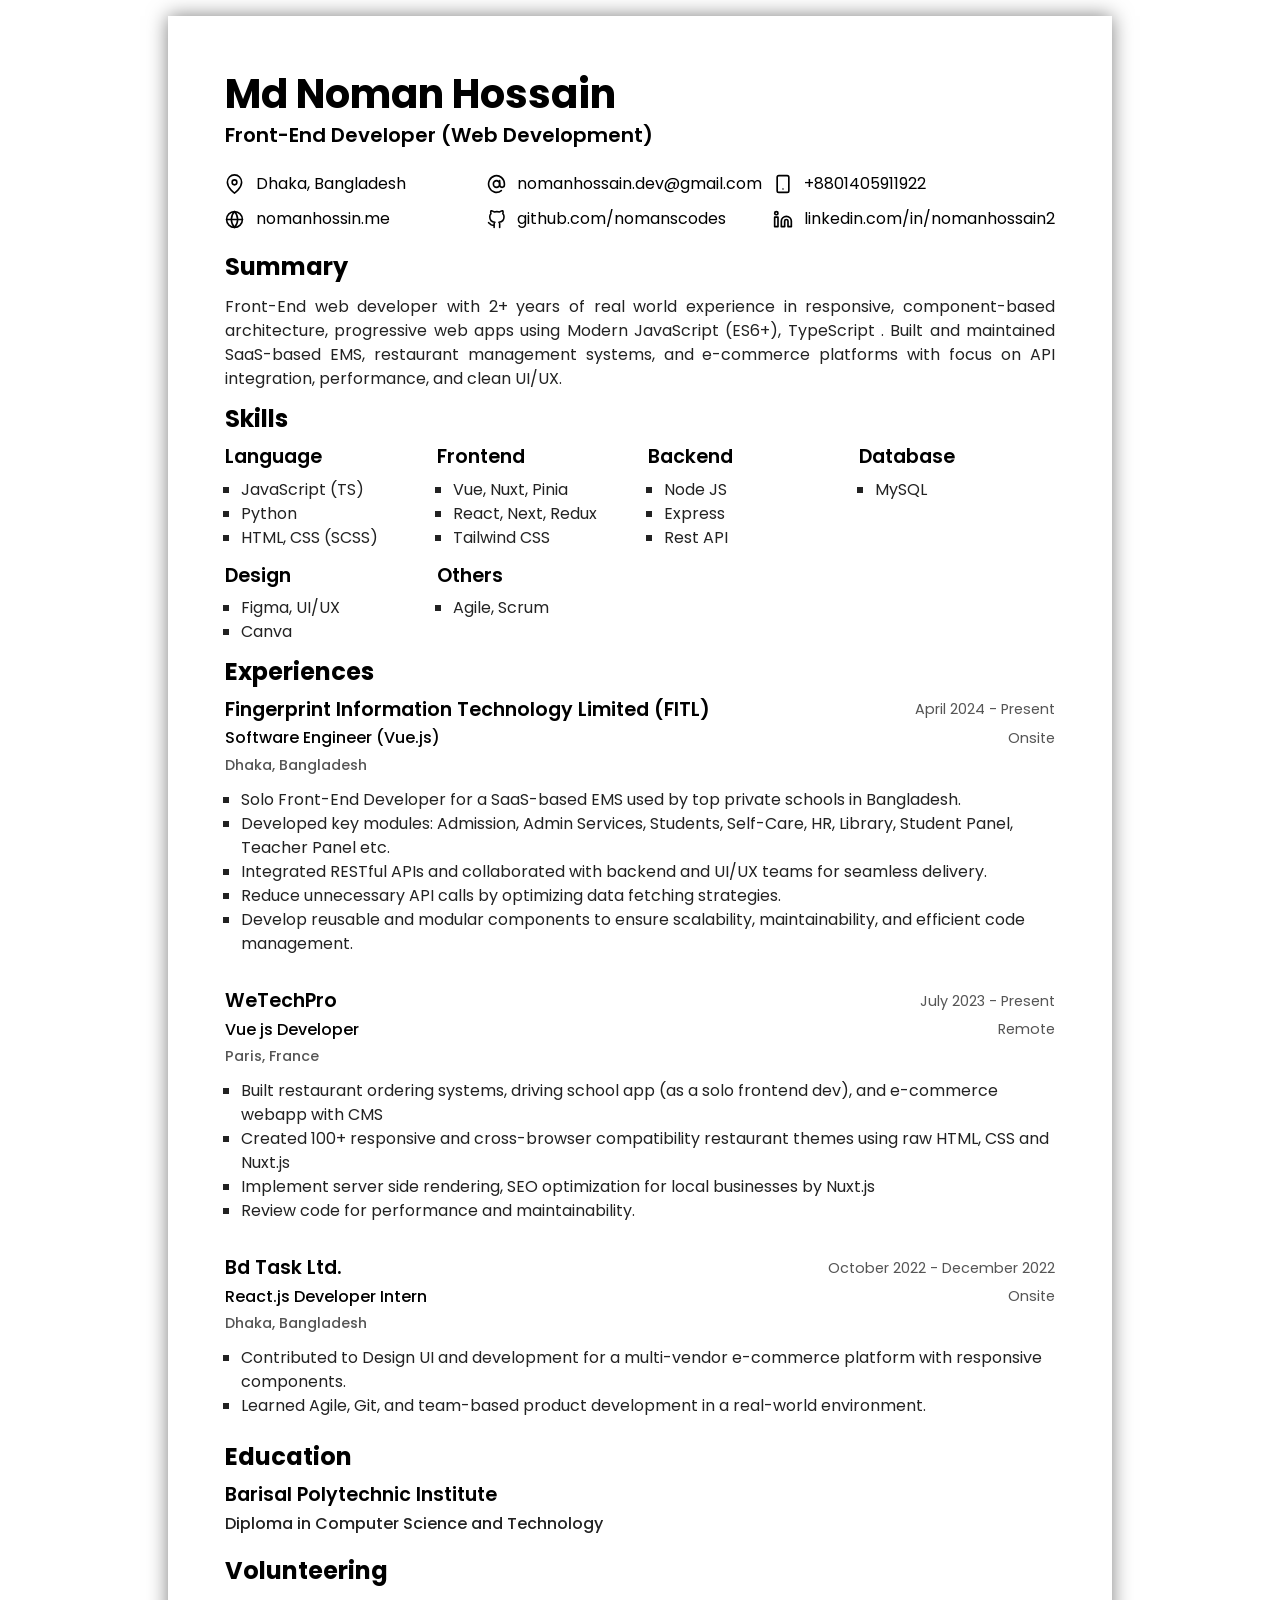
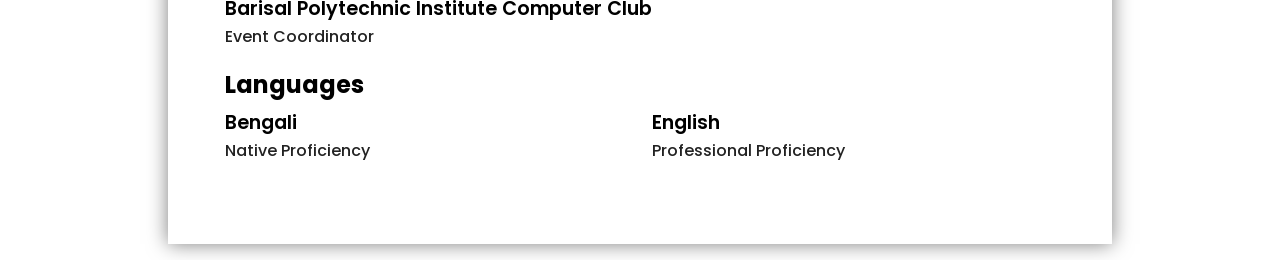
==== index.html @ b45784ce "initial commit" ====
<!DOCTYPE html>
<html lang="en">
  <head>
    <meta charset="UTF-8" />
    <meta name="viewport" content="width=device-width, initial-scale=1.0" />
    <title>Md Noman Hossain- Software Engineer</title>
    <link rel="stylesheet" href="index.css" />
    <!-- Poppins font -->
    <link rel="preconnect" href="https://fonts.gstatic.com" />
    <link href="https://fonts.googleapis.com/css2?family=Poppins:wght@500;600;700&display=swap" rel="stylesheet" />
    <script>
      document.designMode = "on"
    </script>
  </head>

  <body>
    <article class="noman">
      <div class="page-number"></div>
      <header class="noman__header">
        <div class="noman__header__content">
          <h1>Md Noman Hossain</h1>
          <h2>Front-End Developer (Web Development)</h2>

          <div class="noman__header__content__grid">
            <!-- location -->
            <a
              href="https://maps.app.goo.gl/c9j6sFcYBBuZz2g88"
              target="_blank"
              class="noman__header__content__grid__item">
              <div class="noman__header__content__grid__item__icon">
                <img src="./imgs/map-pin.svg" alt="Location" />
              </div>
              <div class="noman__header__content__grid__item__text">
                <p>Dhaka, Bangladesh</p>
              </div>
            </a>

            <!-- email -->
            <a href="mailto:nomanhossain.dev@gmail.com" class="noman__header__content__grid__item">
              <div class="noman__header__content__grid__item__icon">
                <img src="./imgs/at-sign.svg" alt="Email" />
              </div>
              <div class="noman__header__content__grid__item__text">
                <p>nomanhossain.dev@gmail.com</p>
              </div>
            </a>

            <!-- phone -->
            <a href="tel:+8801405911922" class="noman__header__content__grid__item">
              <div class="noman__header__content__grid__item__icon">
                <img src="./imgs/smartphone.svg" alt="Phone" />
              </div>
              <div class="noman__header__content__grid__item__text">
                <p>+8801405911922</p>
              </div>
            </a>

            <!-- website -->
            <a href="https://nomanhossin.me" target="_blank" class="noman__header__content__grid__item">
              <div class="noman__header__content__grid__item__icon">
                <img src="./imgs/globe.svg" alt="Website" />
              </div>
              <div class="noman__header__content__grid__item__text">
                <p>nomanhossin.me</p>
              </div>
            </a>

            <!-- github -->
            <a href="https://github.com/nomanscodes" target="_blank" class="noman__header__content__grid__item">
              <div class="noman__header__content__grid__item__icon">
                <img src="./imgs/github.svg" alt="GitHub" />
              </div>
              <div class="noman__header__content__grid__item__text">
                <p>github.com/nomanscodes</p>
              </div>
            </a>

            <!-- linkedin -->
            <a
              href="https://www.linkedin.com/in/nomanhossain2/"
              target="_blank"
              class="noman__header__content__grid__item">
              <div class="noman__header__content__grid__item__icon">
                <img src="./imgs/linkedin.svg" alt="LinkedIn" />
              </div>
              <div class="noman__header__content__grid__item__text">
                <p>linkedin.com/in/nomanhossain2</p>
              </div>
            </a>
          </div>
        </div>
      </header>

      <section class="noman__about">
        <h2>Summary</h2>
        <p class="justify">
          Front-End web developer with 2+ years of real world experience in responsive, component-based architecture,
          progressive web apps using Modern JavaScript (ES6+), TypeScript . Built and maintained SaaS-based EMS,
          restaurant management systems, and e-commerce platforms with focus on API integration, performance, and clean
          UI/UX.
        </p>
      </section>

      <section class="noman__skills">
        <h2>Skills</h2>
        <div class="noman__skills__grid">
          <div class="noman__skills__grid__item">
            <h3>Language</h3>
            <ul>
              <li class="justify">JavaScript (TS)</li>
              <li class="justify">Python</li>
              <li class="justify">HTML, CSS (SCSS)</li>
            </ul>
          </div>

          <div class="noman__skills__grid__item">
            <h3>Frontend</h3>
            <ul>
              <li class="justify">Vue, Nuxt, Pinia</li>
              <li class="justify">React, Next, Redux</li>
              <li class="justify">Tailwind CSS</li>
            </ul>
          </div>

          <div class="noman__skills__grid__item">
            <h3>Backend</h3>
            <ul>
              <li class="justify">Node JS</li>
              <li class="justify">Express</li>
              <li class="justify">Rest API</li>
            </ul>
          </div>

          <div class="noman__skills__grid__item">
            <h3>Database</h3>
            <ul>
              <li class="justify">MySQL</li>
            </ul>
          </div>

          <div class="noman__skills__grid__item">
            <h3>Design</h3>
            <ul>
              <li class="justify">Figma, UI/UX</li>
              <li class="justify">Canva</li>
            </ul>
          </div>

          <div class="noman__skills__grid__item">
            <h3>Others</h3>
            <ul>
              <li class="justify">Agile, Scrum</li>
            </ul>
          </div>
        </div>
      </section>

      <section class="noman__experiences">
        <h2>Experiences</h2>
        <div class="noman__experiences__grid">
          <div class="noman__experiences__grid__item">
            <h3>Fingerprint Information Technology Limited (FITL)<span>April 2024 - Present</span></h3>
            <h4>Software Engineer (Vue.js) <span>Onsite</span></h4>
            <h5>Dhaka, Bangladesh</h5>
            <ul>
              <li class="justify">
                Solo Front-End Developer for a SaaS-based EMS used by top private schools in Bangladesh.
              </li>
              <li>
                Developed key modules: Admission, Admin Services, Students, Self-Care, HR, Library, Student Panel, Teacher Panel etc.
              </li>
              <li>Integrated RESTful APIs and collaborated with backend and UI/UX teams for seamless delivery.</li>
              <li>Reduce unnecessary API calls by optimizing data fetching strategies.</li>
              <li>
                Develop reusable and modular components to ensure scalability, maintainability, and efficient code management.
              </li>
            </ul>
          </div>
          <div class="noman__experiences__grid__item">
            <h3>WeTechPro <span>July 2023 - Present</span></h3>
            <h4>Vue js Developer <span>Remote</span></h4>
            <h5>Paris, France</h5>
            <ul>
              <li class="justify">
                Built restaurant ordering systems, driving school app (as a solo frontend dev), and e-commerce webapp with CMS
              </li>
              <li class="justify">
                Created 100+ responsive and cross-browser compatibility restaurant themes using raw HTML, CSS and Nuxt.js
              </li>
              <li>Implement server side rendering, SEO optimization for local businesses by Nuxt.js</li>
              <li>Review code for performance and maintainability.</li>
            </ul>
          </div>
          <div class="noman__experiences__grid__item">
            <h3>Bd Task Ltd. <span>October 2022 - December 2022</span></h3>
            <h4>React.js Developer Intern <span>Onsite</span></h4>
            <h5>Dhaka, Bangladesh</h5>
            <ul>
              <li class="justify">
                Contributed to Design UI and development for a multi-vendor e-commerce platform with responsive components.
              </li>
              <li>Learned Agile, Git, and team-based product development in a real-world environment.</li>
            </ul>
          </div>
        </div>
      </section>

      <section class="noman__education">
        <h2>Education</h2>
        <div class="noman__row">
          <div class="noman__col">
            <h3>Barisal Polytechnic Institute</h3>
            <h4>
              Diploma in Computer Science and Technology
            </h4>
          </div>
        </div>
      </section>


      <section class="noman__volunteer">
        <h2>Volunteering</h2>
        <div class="noman__row">
          <div class="noman__col">
            <h3>Barisal Polytechnic Institute Computer Club</h3>
            <h4>
              Event Coordinator
            </h4>
          </div>
        </div>
      </section>


      <section class="noman__language">
        <h2>Languages</h2>
        <div class="noman__row">
          <div class="noman__col">
            <h3>Bengali</h3>
            <h4>Native Proficiency</h4>
          </div>

          <div class="noman__col">
            <h3>English</h3>
            <h4>Professional Proficiency</h4>
          </div>
        </div>
      </section>
    </article>
  </body>
</html>
---- index.css ----
/* Base Reset & Global Styles */
*,
*::before,
*::after {
  box-sizing: border-box;
  margin: 0;
  padding: 0;
}

body {
  font-family: "Poppins", sans-serif;
  font-size: 16px;
  font-weight: normal;
  line-height: 1.5;
  color: #000;
  background-color: #fff;
}

:root {
  --spacing: 1.5rem;
  --spacing-half: 1rem;
  --spacing-quarter: 0.7rem;
  --spacing-small: 0.4rem;
}

a {
  text-decoration: none;
  color: inherit;
  width: -moz-fit-content;
  width: fit-content;
}

h2 {
  font-size: 1.5rem;
  font-weight: 700;
  line-height: 1;
  margin-bottom: var(--spacing-half);
}

h3 {
  font-size: 1.2rem;
  font-weight: 600;
  line-height: 1;
  margin-bottom: var(--spacing-quarter);
}

p {
  line-height: 1.5;
}
p:not(:last-child) {
  margin-bottom: var(--spacing-quarter);
}
p.justify {
  -webkit-hyphens: auto;
          hyphens: auto;
  word-wrap: break-word;
  word-break: break-word;
  overflow-wrap: break-word;
  text-align: justify;
}

section {
  margin-bottom: var(--spacing-half);
}

ul {
  list-style: square outside;
  margin-left: 1rem;
}
ul:not(:last-child) {
  padding-bottom: var(--spacing-quarter);
}
ul li {
  color: #222;
}
ul li a {
  color: #0066ff;
}

/* Resume Layout */
.noman {
  display: block;
  width: 25cm;
  margin: 1rem auto;
  background-color: #fff;
  padding: 0.6in;
  box-shadow: 0 0 0.5cm rgba(0, 0, 0, 0.5);
  /* Header */
  /* About Section */
  /* Skills */
  /* Experiences */
  /* Education, Volunteer, & Language */
  /* Projects */
  /* Row & Column Helpers */
}
@media print {
  .noman {
    box-shadow: none;
    padding: 0.25in;
    padding-top: 0;
  }
  .noman p {
    -moz-column-break-inside: avoid;
         break-inside: avoid;
  }
}
.noman__header {
  display: flex;
  justify-content: space-between;
  align-items: center;
  gap: var(--spacing);
  margin-bottom: var(--spacing);
}
.noman__header__content {
  display: flex;
  flex-direction: column;
  justify-content: center;
}
.noman__header__content h1 {
  font-size: 2.5rem;
  font-weight: 700;
  line-height: 1;
  margin-bottom: var(--spacing-quarter);
}
.noman__header__content h2 {
  font-size: 1.25rem;
  font-weight: 600;
  line-height: 1;
  color: #000;
  margin-bottom: var(--spacing-half);
}
.noman__header__content__grid {
  display: grid;
  grid-template-columns: repeat(3, 1fr);
  grid-template-rows: auto auto;
  gap: var(--spacing-quarter);
  margin-top: var(--spacing-quarter);
}
.noman__header__content__grid__item {
  display: flex;
  align-items: center;
  gap: var(--spacing-quarter);
}
.noman__header__content__grid__item__icon {
  display: flex;
  justify-content: center;
  align-items: center;
  width: 1.2rem;
  height: 1.2rem;
}
.noman__header__content__grid__item__icon img {
  width: 1.2rem;
  height: 1.2rem;
}
.noman__header__content__grid__item__text {
  font-size: 1rem;
  line-height: 1;
}
.noman__about p {
  color: #222;
}
.noman__skills__grid {
  display: grid;
  grid-template-columns: repeat(4, 1fr);
  gap: var(--spacing-half);
  margin-top: var(--spacing-quarter);
}
.noman__experiences__grid {
  display: grid;
  grid-template-columns: 1fr;
  gap: var(--spacing);
  margin-top: var(--spacing-quarter);
}
.noman__experiences__grid__item {
  display: block;
  margin-bottom: var(--spacing-quarter);
}
.noman__experiences__grid__item h3 {
  display: flex;
  justify-content: space-between;
  align-items: center;
  margin-bottom: var(--spacing-quarter);
}
.noman__experiences__grid__item h3 span {
  font-size: 0.9rem;
  color: #555;
  font-weight: 400;
}
.noman__experiences__grid__item h4 {
  display: flex;
  justify-content: space-between;
  align-items: center;
  font-size: 1rem;
  font-weight: 500;
  line-height: 1;
  margin-bottom: var(--spacing-quarter);
}
.noman__experiences__grid__item h4 span {
  font-size: 0.9rem;
  color: #555;
  font-weight: 400;
}
.noman__experiences__grid__item h5 {
  font-size: 0.9rem;
  font-weight: 500;
  line-height: 1;
  color: #555;
  margin-bottom: var(--spacing-half);
}
.noman__experiences__grid__item h6 {
  font-size: 1rem;
  font-weight: 600;
  line-height: 1;
  color: #000;
  margin-bottom: var(--spacing-quarter);
}
.noman__education h3, .noman__volunteer h3, .noman__language h3 {
  display: flex;
  justify-content: space-between;
  align-items: center;
  margin-bottom: var(--spacing-quarter);
}
.noman__education h4, .noman__volunteer h4, .noman__language h4 {
  display: flex;
  justify-content: space-between;
  align-items: center;
  font-size: 1rem;
  font-weight: 500;
  color: #222;
  line-height: 1;
  margin-bottom: var(--spacing-quarter);
}
.noman__education h4 span, .noman__volunteer h4 span, .noman__language h4 span {
  font-size: 0.9rem;
  color: #555;
  font-weight: 400;
}
.noman__projects__item {
  display: block;
  margin-bottom: var(--spacing);
}
.noman__projects__item__title {
  font-size: 1rem;
  font-weight: 500;
  line-height: 1;
  color: #000;
  margin-bottom: var(--spacing-quarter);
}
.noman__projects__item__organization {
  font-size: 0.9rem;
  font-weight: 500;
  line-height: 1;
  color: #555;
  margin-bottom: var(--spacing-quarter);
}
.noman__projects__item__description {
  font-size: 0.9rem;
  font-weight: 400;
  line-height: 1.5;
  color: #222;
  margin-bottom: var(--spacing-quarter);
}
.noman__projects__item a {
  display: inline-block;
  padding: 5px 10px;
  border: 1px solid #0066ff;
  border-radius: 0.25rem;
  font-size: 0.9rem;
  font-weight: 500;
  text-align: center;
  background-color: transparent;
  color: #0066ff;
}
.noman__projects__item a:last-child {
  margin-left: var(--spacing-quarter);
  border-color: #000;
  color: #000;
}
.noman__row {
  display: flex;
  gap: var(--spacing);
}
.noman__col {
  flex: 1;
}/*# sourceMappingURL=index.css.map */
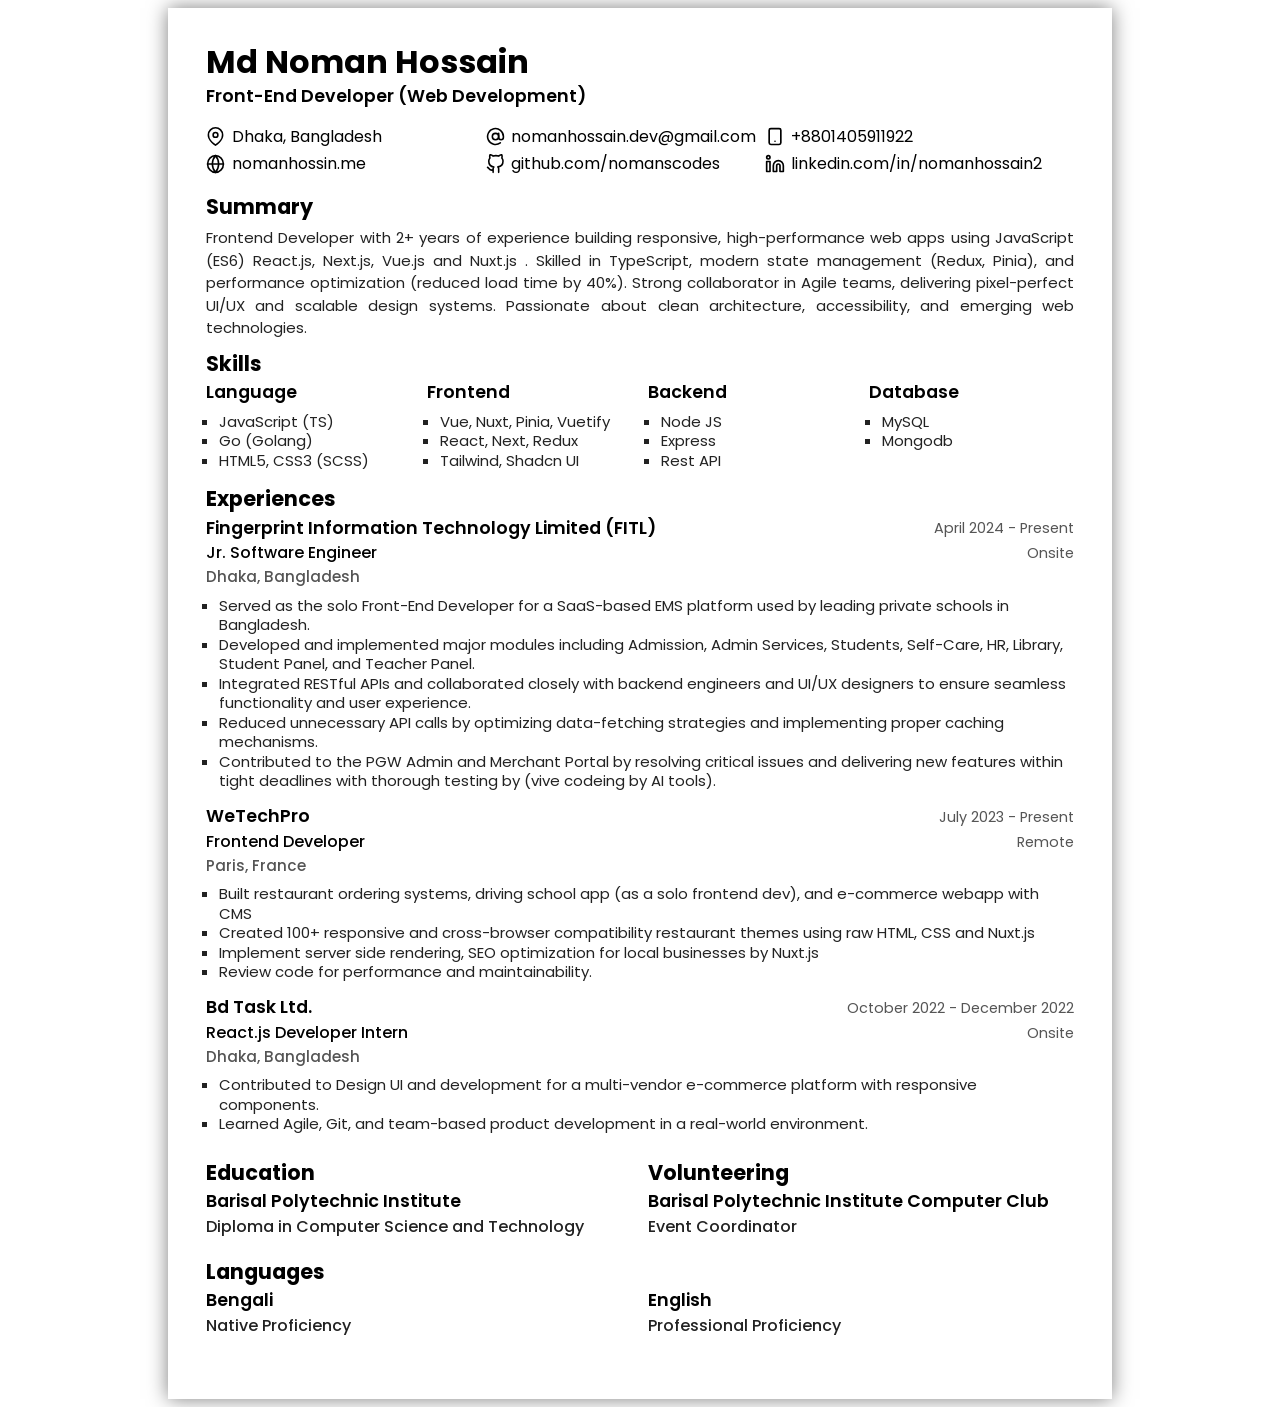
==== commit 1c487e8e: "added frontend resume" ====
--- a/index.html
+++ b/index.html
@@ -1,211 +1,214 @@
 <!DOCTYPE html>
 <html lang="en">
-  <head>
-    <meta charset="UTF-8" />
-    <meta name="viewport" content="width=device-width, initial-scale=1.0" />
-    <title>Md Noman Hossain- Software Engineer</title>
-    <link rel="stylesheet" href="index.css" />
-    <!-- Poppins font -->
-    <link rel="preconnect" href="https://fonts.gstatic.com" />
-    <link href="https://fonts.googleapis.com/css2?family=Poppins:wght@500;600;700&display=swap" rel="stylesheet" />
-    <script>
-      document.designMode = "on"
-    </script>
-  </head>
-
-  <body>
-    <article class="noman">
-      <div class="page-number"></div>
-      <header class="noman__header">
-        <div class="noman__header__content">
-          <h1>Md Noman Hossain</h1>
-          <h2>Front-End Developer (Web Development)</h2>
-
-          <div class="noman__header__content__grid">
-            <!-- location -->
-            <a
-              href="https://maps.app.goo.gl/c9j6sFcYBBuZz2g88"
-              target="_blank"
-              class="noman__header__content__grid__item">
-              <div class="noman__header__content__grid__item__icon">
-                <img src="./imgs/map-pin.svg" alt="Location" />
-              </div>
-              <div class="noman__header__content__grid__item__text">
-                <p>Dhaka, Bangladesh</p>
-              </div>
-            </a>
-
-            <!-- email -->
-            <a href="mailto:nomanhossain.dev@gmail.com" class="noman__header__content__grid__item">
-              <div class="noman__header__content__grid__item__icon">
-                <img src="./imgs/at-sign.svg" alt="Email" />
-              </div>
-              <div class="noman__header__content__grid__item__text">
-                <p>nomanhossain.dev@gmail.com</p>
-              </div>
-            </a>
-
-            <!-- phone -->
-            <a href="tel:+8801405911922" class="noman__header__content__grid__item">
-              <div class="noman__header__content__grid__item__icon">
-                <img src="./imgs/smartphone.svg" alt="Phone" />
-              </div>
-              <div class="noman__header__content__grid__item__text">
-                <p>+8801405911922</p>
-              </div>
-            </a>
-
-            <!-- website -->
-            <a href="https://nomanhossin.me" target="_blank" class="noman__header__content__grid__item">
-              <div class="noman__header__content__grid__item__icon">
-                <img src="./imgs/globe.svg" alt="Website" />
-              </div>
-              <div class="noman__header__content__grid__item__text">
-                <p>nomanhossin.me</p>
-              </div>
-            </a>
-
-            <!-- github -->
-            <a href="https://github.com/nomanscodes" target="_blank" class="noman__header__content__grid__item">
-              <div class="noman__header__content__grid__item__icon">
-                <img src="./imgs/github.svg" alt="GitHub" />
-              </div>
-              <div class="noman__header__content__grid__item__text">
-                <p>github.com/nomanscodes</p>
-              </div>
-            </a>
-
-            <!-- linkedin -->
-            <a
-              href="https://www.linkedin.com/in/nomanhossain2/"
-              target="_blank"
-              class="noman__header__content__grid__item">
-              <div class="noman__header__content__grid__item__icon">
-                <img src="./imgs/linkedin.svg" alt="LinkedIn" />
-              </div>
-              <div class="noman__header__content__grid__item__text">
-                <p>linkedin.com/in/nomanhossain2</p>
-              </div>
-            </a>
-          </div>
-        </div>
-      </header>
-
-      <section class="noman__about">
-        <h2>Summary</h2>
-        <p class="justify">
-          Front-End web developer with 2+ years of real world experience in responsive, component-based architecture,
-          progressive web apps using Modern JavaScript (ES6+), TypeScript . Built and maintained SaaS-based EMS,
-          restaurant management systems, and e-commerce platforms with focus on API integration, performance, and clean
-          UI/UX.
-        </p>
-      </section>
-
-      <section class="noman__skills">
-        <h2>Skills</h2>
-        <div class="noman__skills__grid">
-          <div class="noman__skills__grid__item">
-            <h3>Language</h3>
-            <ul>
-              <li class="justify">JavaScript (TS)</li>
-              <li class="justify">Python</li>
-              <li class="justify">HTML, CSS (SCSS)</li>
-            </ul>
-          </div>
-
-          <div class="noman__skills__grid__item">
-            <h3>Frontend</h3>
-            <ul>
-              <li class="justify">Vue, Nuxt, Pinia</li>
-              <li class="justify">React, Next, Redux</li>
-              <li class="justify">Tailwind CSS</li>
-            </ul>
-          </div>
-
-          <div class="noman__skills__grid__item">
-            <h3>Backend</h3>
-            <ul>
-              <li class="justify">Node JS</li>
-              <li class="justify">Express</li>
-              <li class="justify">Rest API</li>
-            </ul>
-          </div>
-
-          <div class="noman__skills__grid__item">
-            <h3>Database</h3>
-            <ul>
-              <li class="justify">MySQL</li>
-            </ul>
-          </div>
-
-          <div class="noman__skills__grid__item">
-            <h3>Design</h3>
-            <ul>
-              <li class="justify">Figma, UI/UX</li>
-              <li class="justify">Canva</li>
-            </ul>
-          </div>
-
-          <div class="noman__skills__grid__item">
-            <h3>Others</h3>
-            <ul>
-              <li class="justify">Agile, Scrum</li>
-            </ul>
-          </div>
-        </div>
-      </section>
-
-      <section class="noman__experiences">
-        <h2>Experiences</h2>
-        <div class="noman__experiences__grid">
-          <div class="noman__experiences__grid__item">
-            <h3>Fingerprint Information Technology Limited (FITL)<span>April 2024 - Present</span></h3>
-            <h4>Software Engineer (Vue.js) <span>Onsite</span></h4>
-            <h5>Dhaka, Bangladesh</h5>
-            <ul>
-              <li class="justify">
-                Solo Front-End Developer for a SaaS-based EMS used by top private schools in Bangladesh.
-              </li>
-              <li>
-                Developed key modules: Admission, Admin Services, Students, Self-Care, HR, Library, Student Panel, Teacher Panel etc.
-              </li>
-              <li>Integrated RESTful APIs and collaborated with backend and UI/UX teams for seamless delivery.</li>
-              <li>Reduce unnecessary API calls by optimizing data fetching strategies.</li>
-              <li>
-                Develop reusable and modular components to ensure scalability, maintainability, and efficient code management.
-              </li>
-            </ul>
-          </div>
-          <div class="noman__experiences__grid__item">
-            <h3>WeTechPro <span>July 2023 - Present</span></h3>
-            <h4>Vue js Developer <span>Remote</span></h4>
-            <h5>Paris, France</h5>
-            <ul>
-              <li class="justify">
-                Built restaurant ordering systems, driving school app (as a solo frontend dev), and e-commerce webapp with CMS
-              </li>
-              <li class="justify">
-                Created 100+ responsive and cross-browser compatibility restaurant themes using raw HTML, CSS and Nuxt.js
-              </li>
-              <li>Implement server side rendering, SEO optimization for local businesses by Nuxt.js</li>
-              <li>Review code for performance and maintainability.</li>
-            </ul>
-          </div>
-          <div class="noman__experiences__grid__item">
-            <h3>Bd Task Ltd. <span>October 2022 - December 2022</span></h3>
-            <h4>React.js Developer Intern <span>Onsite</span></h4>
-            <h5>Dhaka, Bangladesh</h5>
-            <ul>
-              <li class="justify">
-                Contributed to Design UI and development for a multi-vendor e-commerce platform with responsive components.
-              </li>
-              <li>Learned Agile, Git, and team-based product development in a real-world environment.</li>
-            </ul>
-          </div>
-        </div>
-      </section>
-
-      <section class="noman__education">
+
+<head>
+  <meta charset="UTF-8" />
+  <meta name="viewport" content="width=device-width, initial-scale=1.0" />
+  <title>Md Noman Hossain- Software Engineer</title>
+  <link rel="stylesheet" href="index.css" />
+  <!-- Poppins font -->
+  <link rel="preconnect" href="https://fonts.gstatic.com" />
+  <link href="https://fonts.googleapis.com/css2?family=Poppins:wght@500;600;700&display=swap" rel="stylesheet" />
+  <script>
+    document.designMode = "on"
+  </script>
+</head>
+
+<body>
+  <article class="noman">
+    <div class="page-number"></div>
+    <header class="noman__header">
+      <div class="noman__header__content">
+        <h1>Md Noman Hossain</h1>
+        <h2>Front-End Developer (Web Development)</h2>
+
+        <div class="noman__header__content__grid">
+          <!-- location -->
+          <a href="https://maps.app.goo.gl/c9j6sFcYBBuZz2g88" target="_blank"
+            class="noman__header__content__grid__item">
+            <div class="noman__header__content__grid__item__icon">
+              <img src="./imgs/map-pin.svg" alt="Location" />
+            </div>
+            <div class="noman__header__content__grid__item__text">
+              <p>Dhaka, Bangladesh</p>
+            </div>
+          </a>
+
+          <!-- email -->
+          <a href="mailto:nomanhossain.dev@gmail.com" class="noman__header__content__grid__item">
+            <div class="noman__header__content__grid__item__icon">
+              <img src="./imgs/at-sign.svg" alt="Email" />
+            </div>
+            <div class="noman__header__content__grid__item__text">
+              <p>nomanhossain.dev@gmail.com</p>
+            </div>
+          </a>
+
+          <!-- phone -->
+          <a href="tel:+8801405911922" class="noman__header__content__grid__item">
+            <div class="noman__header__content__grid__item__icon">
+              <img src="./imgs/smartphone.svg" alt="Phone" />
+            </div>
+            <div class="noman__header__content__grid__item__text">
+              <p>+8801405911922</p>
+            </div>
+          </a>
+
+          <!-- website -->
+          <a href="https://nomanhossin.me" target="_blank" class="noman__header__content__grid__item">
+            <div class="noman__header__content__grid__item__icon">
+              <img src="./imgs/globe.svg" alt="Website" />
+            </div>
+            <div class="noman__header__content__grid__item__text">
+              <p>nomanhossin.me</p>
+            </div>
+          </a>
+
+          <!-- github -->
+          <a href="https://github.com/nomanscodes" target="_blank" class="noman__header__content__grid__item">
+            <div class="noman__header__content__grid__item__icon">
+              <img src="./imgs/github.svg" alt="GitHub" />
+            </div>
+            <div class="noman__header__content__grid__item__text">
+              <p>github.com/nomanscodes</p>
+            </div>
+          </a>
+
+          <!-- linkedin -->
+          <a href="https://www.linkedin.com/in/nomanhossain2/" target="_blank"
+            class="noman__header__content__grid__item">
+            <div class="noman__header__content__grid__item__icon">
+              <img src="./imgs/linkedin.svg" alt="LinkedIn" />
+            </div>
+            <div class="noman__header__content__grid__item__text">
+              <p>linkedin.com/in/nomanhossain2</p>
+            </div>
+          </a>
+        </div>
+      </div>
+    </header>
+
+    <section class="noman__about">
+      <h2>Summary</h2>
+      <p class="justify">
+        Frontend Developer with 2+ years of experience building responsive, high-performance web apps using
+        JavaScript (ES6) React.js,
+        Next.js, Vue.js and Nuxt.js . Skilled in TypeScript, modern state management (Redux, Pinia), and performance
+        optimization (reduced load time by 40%). Strong collaborator in Agile teams, delivering pixel-perfect UI/UX and
+        scalable
+        design systems. Passionate about clean architecture, accessibility, and emerging web technologies.
+      </p>
+    </section>
+
+    <section class="noman__skills">
+      <h2>Skills</h2>
+      <div class="noman__skills__grid">
+        <div class="noman__skills__grid__item">
+          <h3>Language</h3>
+          <ul>
+            <li class="justify">JavaScript (TS)</li>
+            <li class="justify">Go (Golang)</li>
+            <li class="justify">HTML5, CSS3 (SCSS)</li>
+          </ul>
+        </div>
+
+        <div class="noman__skills__grid__item">
+          <h3>Frontend</h3>
+          <ul>
+            <li class="justify">Vue, Nuxt, Pinia, Vuetify</li>
+            <li class="justify">React, Next, Redux</li>
+            <li class="justify">Tailwind, Shadcn UI</li>
+          </ul>
+        </div>
+
+        <div class="noman__skills__grid__item">
+          <h3>Backend</h3>
+          <ul>
+            <li class="justify">Node JS</li>
+            <li class="justify">Express</li>
+            <li class="justify">Rest API</li>
+          </ul>
+        </div>
+
+        <div class="noman__skills__grid__item">
+          <h3>Database</h3>
+          <ul>
+            <li class="justify">MySQL</li>
+            <li>Mongodb</li>
+          </ul>
+        </div>
+
+
+      </div>
+    </section>
+
+    <section class="noman__experiences">
+      <h2>Experiences</h2>
+      <div class="noman__experiences__grid">
+        <div class="noman__experiences__grid__item">
+          <h3>Fingerprint Information Technology Limited (FITL)<span>April 2024 - Present</span></h3>
+          <h4>Jr. Software Engineer <span>Onsite</span></h4>
+          <h5>Dhaka, Bangladesh</h5>
+          <ul>
+            <li class="justify">
+              Served as the solo Front-End Developer for a SaaS-based EMS platform used by leading private schools in
+              Bangladesh.
+            </li>
+            <li>
+              Developed and implemented major modules including Admission, Admin Services, Students, Self-Care, HR,
+              Library,
+              Student Panel, and Teacher Panel.
+            </li>
+            <li>
+              Integrated RESTful APIs and collaborated closely with backend engineers and UI/UX designers to ensure
+              seamless
+              functionality and user experience.
+            </li>
+            <li>
+              Reduced unnecessary API calls by optimizing data-fetching strategies and implementing proper caching
+              mechanisms.
+            </li>
+            <li>
+              Contributed to the PGW Admin and Merchant Portal by resolving critical issues and delivering new features
+              within
+              tight deadlines with thorough testing by (vive codeing by AI tools).
+            </li>
+          </ul>
+
+        </div>
+        <div class="noman__experiences__grid__item">
+          <h3>WeTechPro <span>July 2023 - Present</span></h3>
+          <h4>Frontend Developer <span>Remote</span></h4>
+          <h5>Paris, France</h5>
+          <ul>
+            <li class="justify">
+              Built restaurant ordering systems, driving school app (as a solo frontend dev), and e-commerce webapp with
+              CMS
+            </li>
+            <li class="justify">
+              Created 100+ responsive and cross-browser compatibility restaurant themes using raw HTML, CSS and Nuxt.js
+            </li>
+            <li>Implement server side rendering, SEO optimization for local businesses by Nuxt.js</li>
+            <li>Review code for performance and maintainability.</li>
+          </ul>
+        </div>
+        <div class="noman__experiences__grid__item">
+          <h3>Bd Task Ltd. <span>October 2022 - December 2022</span></h3>
+          <h4>React.js Developer Intern <span>Onsite</span></h4>
+          <h5>Dhaka, Bangladesh</h5>
+          <ul>
+            <li class="justify">
+              Contributed to Design UI and development for a multi-vendor e-commerce platform with responsive
+              components.
+            </li>
+            <li>Learned Agile, Git, and team-based product development in a real-world environment.</li>
+          </ul>
+        </div>
+      </div>
+    </section>
+
+    <section class="noman__education noman__row">
+      <div class="noman__col">
         <h2>Education</h2>
         <div class="noman__row">
           <div class="noman__col">
@@ -215,10 +218,9 @@
             </h4>
           </div>
         </div>
-      </section>
-
-
-      <section class="noman__volunteer">
+      </div>
+
+      <div class="noman__col">
         <h2>Volunteering</h2>
         <div class="noman__row">
           <div class="noman__col">
@@ -228,23 +230,25 @@
             </h4>
           </div>
         </div>
-      </section>
-
-
-      <section class="noman__language">
-        <h2>Languages</h2>
-        <div class="noman__row">
-          <div class="noman__col">
-            <h3>Bengali</h3>
-            <h4>Native Proficiency</h4>
-          </div>
-
-          <div class="noman__col">
-            <h3>English</h3>
-            <h4>Professional Proficiency</h4>
-          </div>
-        </div>
-      </section>
-    </article>
-  </body>
-</html>
+      </div>
+
+    </section>
+
+    <section class="noman__language">
+      <h2>Languages</h2>
+      <div class="noman__row">
+        <div class="noman__col">
+          <h3>Bengali</h3>
+          <h4>Native Proficiency</h4>
+        </div>
+
+        <div class="noman__col">
+          <h3>English</h3>
+          <h4>Professional Proficiency</h4>
+        </div>
+      </div>
+    </section>
+  </article>
+</body>
+
+</html>
--- a/index.css
+++ b/index.css
@@ -9,18 +9,18 @@
 
 body {
   font-family: "Poppins", sans-serif;
-  font-size: 16px;
+  font-size: 15px;
   font-weight: normal;
-  line-height: 1.5;
+  line-height: 1.3;
   color: #000;
   background-color: #fff;
 }
 
 :root {
-  --spacing: 1.5rem;
-  --spacing-half: 1rem;
-  --spacing-quarter: 0.7rem;
-  --spacing-small: 0.4rem;
+  --spacing: 1rem;
+  --spacing-half: 0.6rem;
+  --spacing-quarter: 0.4rem;
+  --spacing-small: 0.2rem;
 }
 
 a {
@@ -31,24 +31,24 @@
 }
 
 h2 {
-  font-size: 1.5rem;
+  font-size: 1.3rem;
   font-weight: 700;
   line-height: 1;
-  margin-bottom: var(--spacing-half);
+  margin-bottom: 0.6rem;
 }
 
 h3 {
-  font-size: 1.2rem;
+  font-size: 1.1rem;
   font-weight: 600;
   line-height: 1;
-  margin-bottom: var(--spacing-quarter);
+  margin-bottom: 0.6rem;
 }
 
 p {
   line-height: 1.5;
 }
 p:not(:last-child) {
-  margin-bottom: var(--spacing-quarter);
+  margin-bottom: 0.6rem;
 }
 p.justify {
   -webkit-hyphens: auto;
@@ -60,15 +60,15 @@
 }
 
 section {
-  margin-bottom: var(--spacing-half);
+  margin-bottom: 1.2rem;
 }
 
 ul {
   list-style: square outside;
-  margin-left: 1rem;
+  margin-left: 0.8rem;
 }
 ul:not(:last-child) {
-  padding-bottom: var(--spacing-quarter);
+  padding-bottom: 0.6rem;
 }
 ul li {
   color: #222;
@@ -81,9 +81,9 @@
 .noman {
   display: block;
   width: 25cm;
-  margin: 1rem auto;
+  margin: 0.5rem auto;
   background-color: #fff;
-  padding: 0.6in;
+  padding: 0.4in;
   box-shadow: 0 0 0.5cm rgba(0, 0, 0, 0.5);
   /* Header */
   /* About Section */
@@ -96,8 +96,9 @@
 @media print {
   .noman {
     box-shadow: none;
-    padding: 0.25in;
+    padding: 0.15in;
     padding-top: 0;
+    margin: 0;
   }
   .noman p {
     -moz-column-break-inside: avoid;
@@ -108,8 +109,8 @@
   display: flex;
   justify-content: space-between;
   align-items: center;
-  gap: var(--spacing);
-  margin-bottom: var(--spacing);
+  gap: var(--spacing-quarter);
+  margin-bottom: 1.3rem;
 }
 .noman__header__content {
   display: flex;
@@ -117,24 +118,24 @@
   justify-content: center;
 }
 .noman__header__content h1 {
-  font-size: 2.5rem;
+  font-size: 2rem;
   font-weight: 700;
   line-height: 1;
-  margin-bottom: var(--spacing-quarter);
+  margin-bottom: 0.6rem;
 }
 .noman__header__content h2 {
-  font-size: 1.25rem;
+  font-size: 1.1rem;
   font-weight: 600;
   line-height: 1;
   color: #000;
-  margin-bottom: var(--spacing-half);
+  margin-bottom: 0.7rem;
 }
 .noman__header__content__grid {
   display: grid;
   grid-template-columns: repeat(3, 1fr);
   grid-template-rows: auto auto;
-  gap: var(--spacing-quarter);
-  margin-top: var(--spacing-quarter);
+  gap: 0.2rem;
+  margin-top: 0.5rem;
 }
 .noman__header__content__grid__item {
   display: flex;
@@ -156,30 +157,33 @@
   font-size: 1rem;
   line-height: 1;
 }
+.noman__about {
+  margin-bottom: 0.9rem;
+}
 .noman__about p {
   color: #222;
 }
 .noman__skills__grid {
   display: grid;
   grid-template-columns: repeat(4, 1fr);
-  gap: var(--spacing-half);
-  margin-top: var(--spacing-quarter);
+  gap: 1rem;
+  margin-top: 0.6rem;
 }
 .noman__experiences__grid {
   display: grid;
   grid-template-columns: 1fr;
-  gap: var(--spacing);
+  gap: 0.5rem;
   margin-top: var(--spacing-quarter);
 }
 .noman__experiences__grid__item {
   display: block;
-  margin-bottom: var(--spacing-quarter);
+  margin-bottom: 0.6rem;
 }
 .noman__experiences__grid__item h3 {
   display: flex;
   justify-content: space-between;
   align-items: center;
-  margin-bottom: var(--spacing-quarter);
+  margin-bottom: 0.5rem;
 }
 .noman__experiences__grid__item h3 span {
   font-size: 0.9rem;
@@ -193,7 +197,7 @@
   font-size: 1rem;
   font-weight: 500;
   line-height: 1;
-  margin-bottom: var(--spacing-quarter);
+  margin-bottom: 0.5rem;
 }
 .noman__experiences__grid__item h4 span {
   font-size: 0.9rem;
@@ -201,24 +205,25 @@
   font-weight: 400;
 }
 .noman__experiences__grid__item h5 {
-  font-size: 0.9rem;
-  font-weight: 500;
-  line-height: 1;
-  color: #555;
-  margin-bottom: var(--spacing-half);
+  font-size: 0.95rem;
+  font-weight: 500;
+  line-height: 1;
+  color: #555;
+  margin-bottom: 0.7rem;
 }
 .noman__experiences__grid__item h6 {
   font-size: 1rem;
   font-weight: 600;
   line-height: 1;
   color: #000;
-  margin-bottom: var(--spacing-quarter);
+  margin-bottom: 5rem;
 }
 .noman__education h3, .noman__volunteer h3, .noman__language h3 {
   display: flex;
   justify-content: space-between;
   align-items: center;
-  margin-bottom: var(--spacing-quarter);
+  margin-bottom: 0.5rem;
+  font-size: 1.1rem !important;
 }
 .noman__education h4, .noman__volunteer h4, .noman__language h4 {
   display: flex;
@@ -228,7 +233,7 @@
   font-weight: 500;
   color: #222;
   line-height: 1;
-  margin-bottom: var(--spacing-quarter);
+  margin-bottom: 0.5rem;
 }
 .noman__education h4 span, .noman__volunteer h4 span, .noman__language h4 span {
   font-size: 0.9rem;
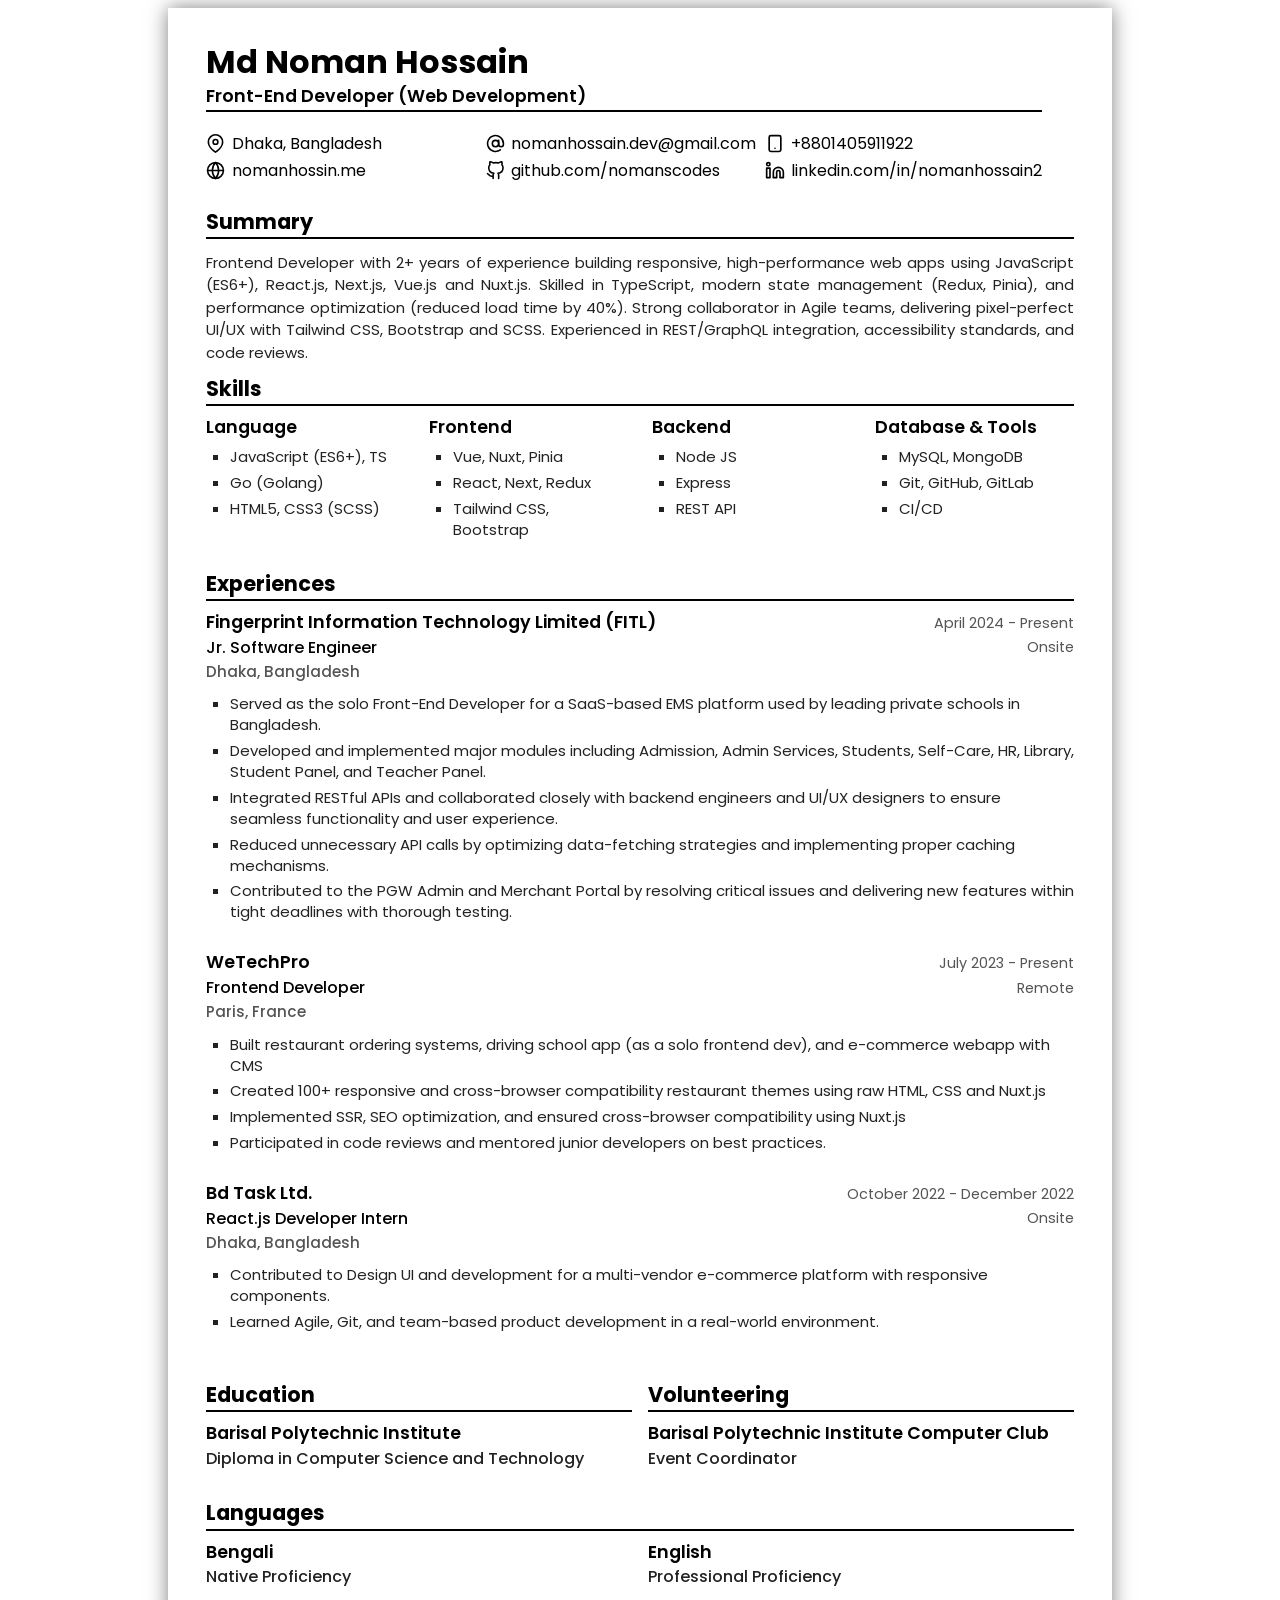
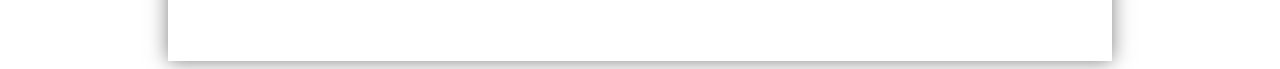
==== commit a4d8e755: "added riseup-labs : frontend" ====
--- a/index.html
+++ b/index.html
@@ -92,11 +92,12 @@
       <h2>Summary</h2>
       <p class="justify">
         Frontend Developer with 2+ years of experience building responsive, high-performance web apps using
-        JavaScript (ES6) React.js,
-        Next.js, Vue.js and Nuxt.js . Skilled in TypeScript, modern state management (Redux, Pinia), and performance
-        optimization (reduced load time by 40%). Strong collaborator in Agile teams, delivering pixel-perfect UI/UX and
-        scalable
-        design systems. Passionate about clean architecture, accessibility, and emerging web technologies.
+        JavaScript (ES6+), React.js,
+        Next.js, Vue.js and Nuxt.js. Skilled in TypeScript, modern state management (Redux, Pinia), and
+        performance
+        optimization (reduced load time by 40%). Strong collaborator in Agile teams, delivering pixel-perfect UI/UX with
+        Tailwind CSS, Bootstrap and SCSS.
+        Experienced in REST/GraphQL integration, accessibility standards, and code reviews.
       </p>
     </section>
 
@@ -106,7 +107,7 @@
         <div class="noman__skills__grid__item">
           <h3>Language</h3>
           <ul>
-            <li class="justify">JavaScript (TS)</li>
+            <li class="justify">JavaScript (ES6+), TS</li>
             <li class="justify">Go (Golang)</li>
             <li class="justify">HTML5, CSS3 (SCSS)</li>
           </ul>
@@ -115,9 +116,9 @@
         <div class="noman__skills__grid__item">
           <h3>Frontend</h3>
           <ul>
-            <li class="justify">Vue, Nuxt, Pinia, Vuetify</li>
+            <li class="justify">Vue, Nuxt, Pinia</li>
             <li class="justify">React, Next, Redux</li>
-            <li class="justify">Tailwind, Shadcn UI</li>
+            <li class="justify">Tailwind CSS, Bootstrap</li>
           </ul>
         </div>
 
@@ -126,15 +127,16 @@
           <ul>
             <li class="justify">Node JS</li>
             <li class="justify">Express</li>
-            <li class="justify">Rest API</li>
-          </ul>
-        </div>
-
-        <div class="noman__skills__grid__item">
-          <h3>Database</h3>
-          <ul>
-            <li class="justify">MySQL</li>
-            <li>Mongodb</li>
+            <li class="justify">REST API</li>
+          </ul>
+        </div>
+
+        <div class="noman__skills__grid__item">
+          <h3>Database & Tools</h3>
+          <ul>
+            <li class="justify">MySQL, MongoDB</li>
+            <li>Git, GitHub, GitLab</li>
+            <li>CI/CD</li>
           </ul>
         </div>
 
@@ -171,7 +173,7 @@
             <li>
               Contributed to the PGW Admin and Merchant Portal by resolving critical issues and delivering new features
               within
-              tight deadlines with thorough testing by (vive codeing by AI tools).
+              tight deadlines with thorough testing.
             </li>
           </ul>
 
@@ -188,8 +190,8 @@
             <li class="justify">
               Created 100+ responsive and cross-browser compatibility restaurant themes using raw HTML, CSS and Nuxt.js
             </li>
-            <li>Implement server side rendering, SEO optimization for local businesses by Nuxt.js</li>
-            <li>Review code for performance and maintainability.</li>
+            <li>Implemented SSR, SEO optimization, and ensured cross-browser compatibility using Nuxt.js</li>
+            <li>Participated in code reviews and mentored junior developers on best practices.</li>
           </ul>
         </div>
         <div class="noman__experiences__grid__item">
--- a/index.css
+++ b/index.css
@@ -34,7 +34,9 @@
   font-size: 1.3rem;
   font-weight: 700;
   line-height: 1;
-  margin-bottom: 0.6rem;
+  margin-bottom: 0.8rem;
+  border-bottom: 2px solid #000;
+  padding-bottom: 0.3rem;
 }
 
 h3 {
@@ -60,18 +62,20 @@
 }
 
 section {
-  margin-bottom: 1.2rem;
+  margin-bottom: 1.8rem;
 }
 
 ul {
   list-style: square outside;
-  margin-left: 0.8rem;
+  margin-left: 1.5rem;
 }
 ul:not(:last-child) {
   padding-bottom: 0.6rem;
 }
 ul li {
   color: #222;
+  line-height: 1.4;
+  margin-bottom: 0.3rem;
 }
 ul li a {
   color: #0066ff;
@@ -110,7 +114,7 @@
   justify-content: space-between;
   align-items: center;
   gap: var(--spacing-quarter);
-  margin-bottom: 1.3rem;
+  margin-bottom: 1.8rem;
 }
 .noman__header__content {
   display: flex;
@@ -166,8 +170,8 @@
 .noman__skills__grid {
   display: grid;
   grid-template-columns: repeat(4, 1fr);
-  gap: 1rem;
-  margin-top: 0.6rem;
+  gap: 1.5rem;
+  margin-top: 0.8rem;
 }
 .noman__experiences__grid {
   display: grid;
@@ -177,7 +181,7 @@
 }
 .noman__experiences__grid__item {
   display: block;
-  margin-bottom: 0.6rem;
+  margin-bottom: 1.2rem;
 }
 .noman__experiences__grid__item h3 {
   display: flex;
@@ -209,7 +213,7 @@
   font-weight: 500;
   line-height: 1;
   color: #555;
-  margin-bottom: 0.7rem;
+  margin-bottom: 0.9rem;
 }
 .noman__experiences__grid__item h6 {
   font-size: 1rem;
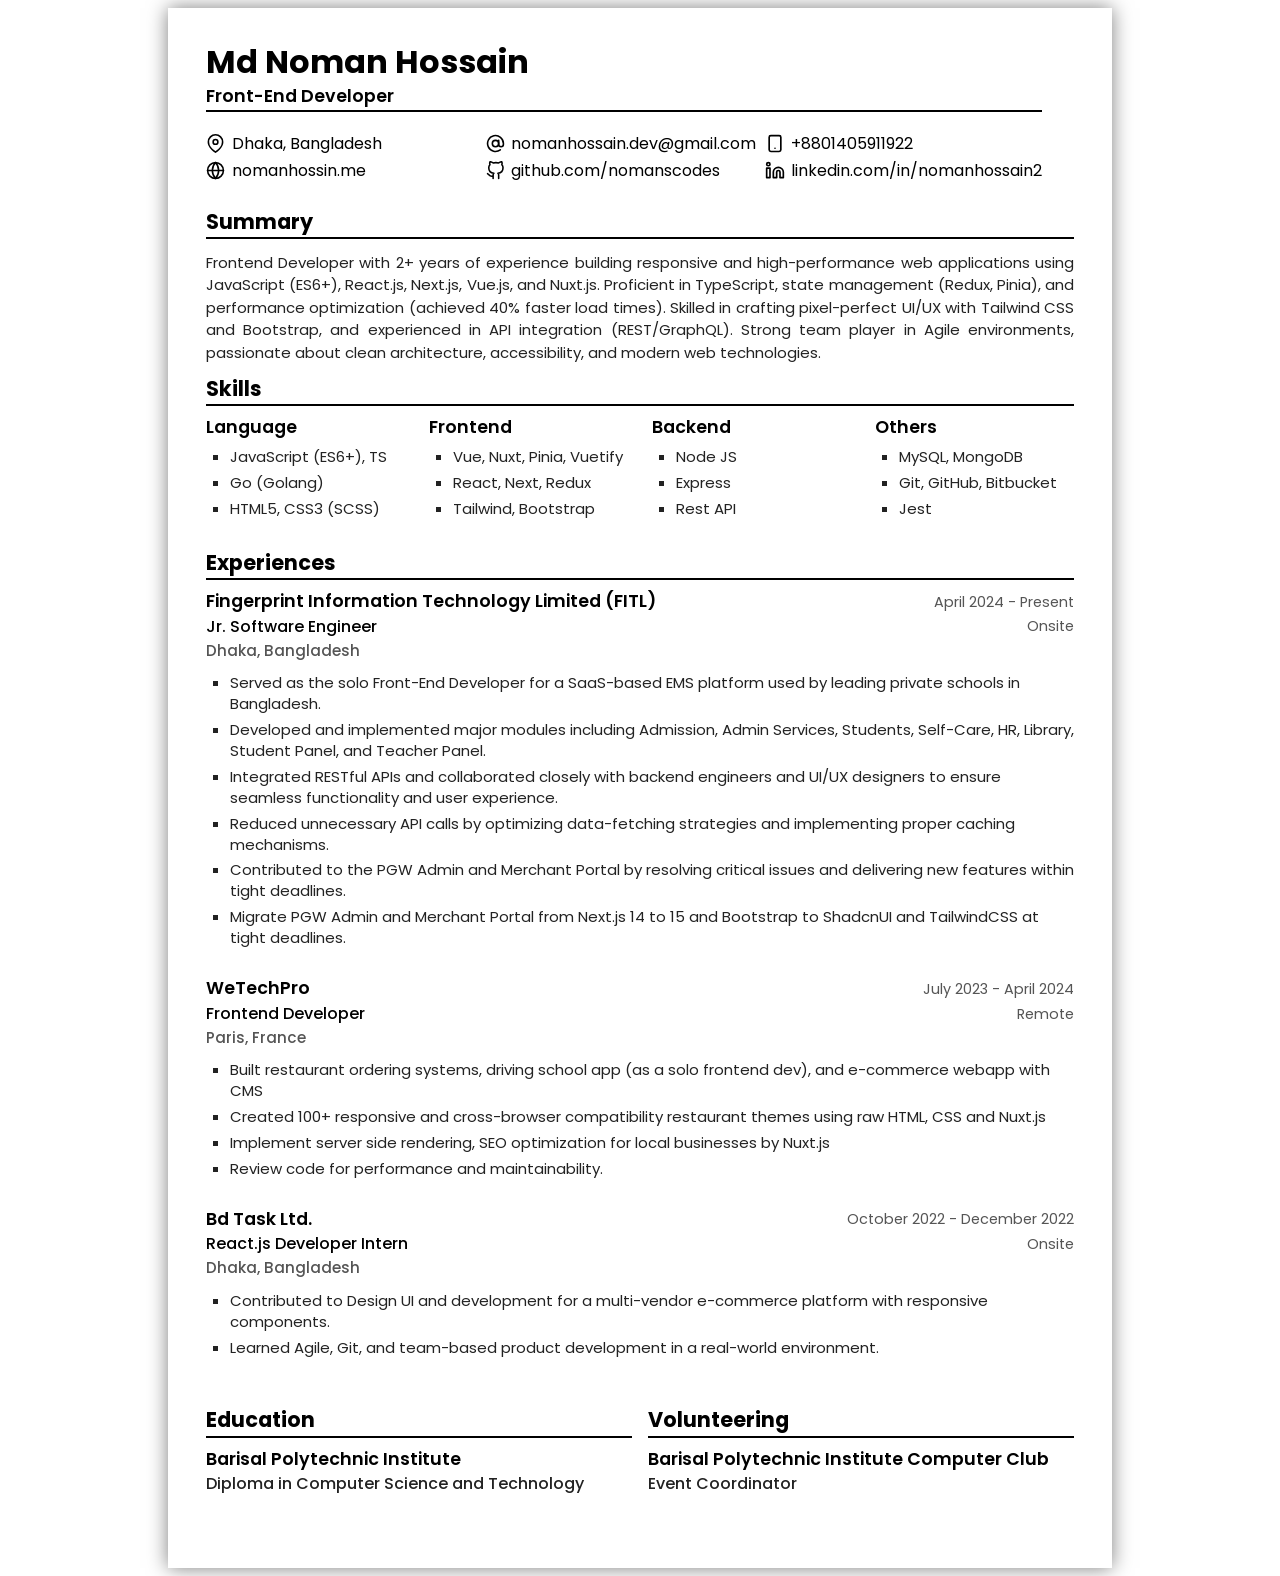
==== commit 3ec69dcb: "frontend/riseup-labs-finals" ====
--- a/index.html
+++ b/index.html
@@ -20,7 +20,7 @@
     <header class="noman__header">
       <div class="noman__header__content">
         <h1>Md Noman Hossain</h1>
-        <h2>Front-End Developer (Web Development)</h2>
+        <h2>Front-End Developer</h2>
 
         <div class="noman__header__content__grid">
           <!-- location -->
@@ -91,13 +91,11 @@
     <section class="noman__about">
       <h2>Summary</h2>
       <p class="justify">
-        Frontend Developer with 2+ years of experience building responsive, high-performance web apps using
-        JavaScript (ES6+), React.js,
-        Next.js, Vue.js and Nuxt.js. Skilled in TypeScript, modern state management (Redux, Pinia), and
-        performance
-        optimization (reduced load time by 40%). Strong collaborator in Agile teams, delivering pixel-perfect UI/UX with
-        Tailwind CSS, Bootstrap and SCSS.
-        Experienced in REST/GraphQL integration, accessibility standards, and code reviews.
+        Frontend Developer with 2+ years of experience building responsive and high-performance web applications using
+        JavaScript (ES6+), React.js, Next.js, Vue.js, and Nuxt.js. Proficient in TypeScript, state management (Redux,
+        Pinia), and performance optimization (achieved 40% faster load times). Skilled in crafting pixel-perfect UI/UX
+        with Tailwind CSS and Bootstrap, and experienced in API integration (REST/GraphQL). Strong team player in Agile
+        environments, passionate about clean architecture, accessibility, and modern web technologies.
       </p>
     </section>
 
@@ -116,9 +114,9 @@
         <div class="noman__skills__grid__item">
           <h3>Frontend</h3>
           <ul>
-            <li class="justify">Vue, Nuxt, Pinia</li>
+            <li class="justify">Vue, Nuxt, Pinia, Vuetify</li>
             <li class="justify">React, Next, Redux</li>
-            <li class="justify">Tailwind CSS, Bootstrap</li>
+            <li class="justify">Tailwind, Bootstrap</li>
           </ul>
         </div>
 
@@ -127,16 +125,16 @@
           <ul>
             <li class="justify">Node JS</li>
             <li class="justify">Express</li>
-            <li class="justify">REST API</li>
-          </ul>
-        </div>
-
-        <div class="noman__skills__grid__item">
-          <h3>Database & Tools</h3>
+            <li class="justify">Rest API</li>
+          </ul>
+        </div>
+
+        <div class="noman__skills__grid__item">
+          <h3>Others</h3>
           <ul>
             <li class="justify">MySQL, MongoDB</li>
-            <li>Git, GitHub, GitLab</li>
-            <li>CI/CD</li>
+            <li>Git, GitHub, Bitbucket</li>
+            <li>Jest</li>
           </ul>
         </div>
 
@@ -173,13 +171,17 @@
             <li>
               Contributed to the PGW Admin and Merchant Portal by resolving critical issues and delivering new features
               within
-              tight deadlines with thorough testing.
+              tight deadlines.
+            </li>
+            <li>
+              Migrate PGW Admin and Merchant Portal from Next.js 14 to 15 and Bootstrap to ShadcnUI and TailwindCSS at
+              tight deadlines.
             </li>
           </ul>
 
         </div>
         <div class="noman__experiences__grid__item">
-          <h3>WeTechPro <span>July 2023 - Present</span></h3>
+          <h3>WeTechPro <span>July 2023 - April 2024</span></h3>
           <h4>Frontend Developer <span>Remote</span></h4>
           <h5>Paris, France</h5>
           <ul>
@@ -190,8 +192,8 @@
             <li class="justify">
               Created 100+ responsive and cross-browser compatibility restaurant themes using raw HTML, CSS and Nuxt.js
             </li>
-            <li>Implemented SSR, SEO optimization, and ensured cross-browser compatibility using Nuxt.js</li>
-            <li>Participated in code reviews and mentored junior developers on best practices.</li>
+            <li>Implement server side rendering, SEO optimization for local businesses by Nuxt.js</li>
+            <li>Review code for performance and maintainability.</li>
           </ul>
         </div>
         <div class="noman__experiences__grid__item">
@@ -235,7 +237,7 @@
       </div>
 
     </section>
-
+    <!-- 
     <section class="noman__language">
       <h2>Languages</h2>
       <div class="noman__row">
@@ -249,7 +251,7 @@
           <h4>Professional Proficiency</h4>
         </div>
       </div>
-    </section>
+    </section> -->
   </article>
 </body>
 
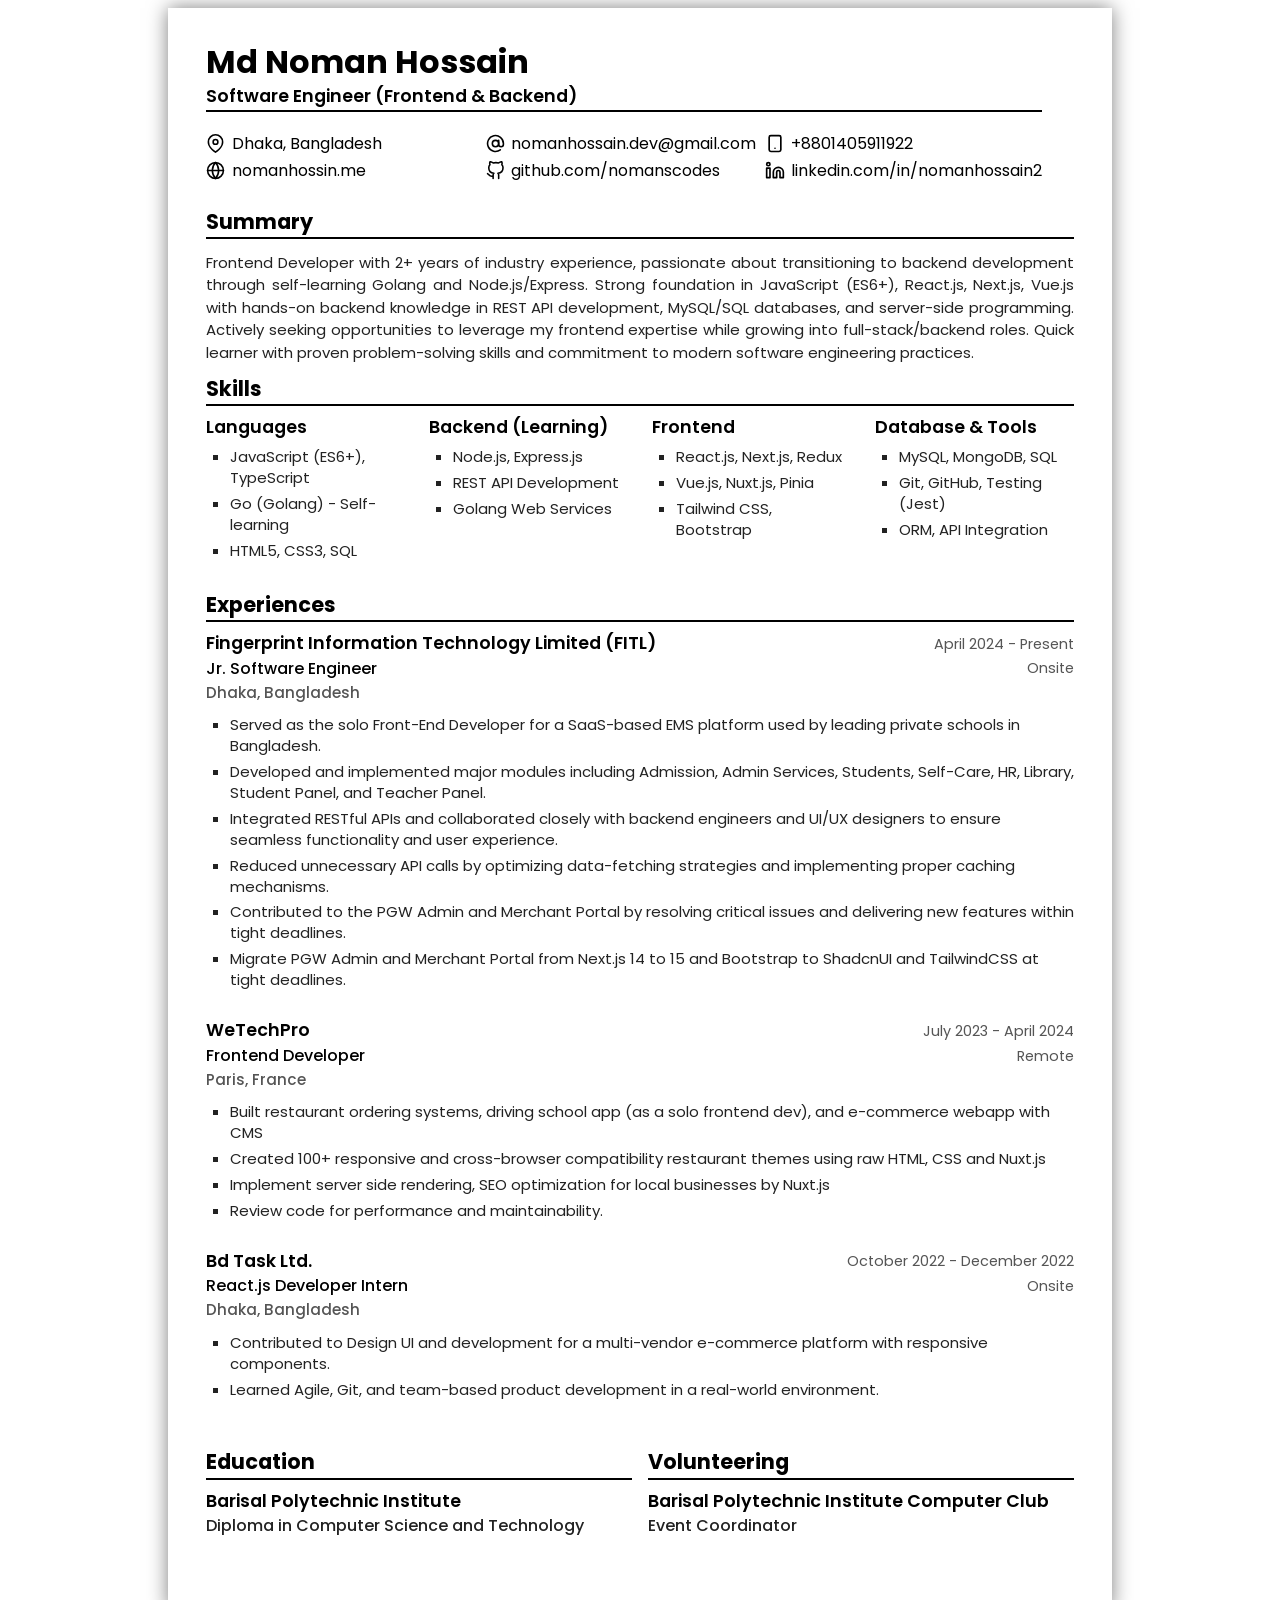
==== commit e2f5a247: "Update resume details and skills section for clarity and accuracy" ====
--- a/index.html
+++ b/index.html
@@ -20,7 +20,7 @@
     <header class="noman__header">
       <div class="noman__header__content">
         <h1>Md Noman Hossain</h1>
-        <h2>Front-End Developer</h2>
+        <h2>Software Engineer (Frontend & Backend)</h2>
 
         <div class="noman__header__content__grid">
           <!-- location -->
@@ -91,11 +91,11 @@
     <section class="noman__about">
       <h2>Summary</h2>
       <p class="justify">
-        Frontend Developer with 2+ years of experience building responsive and high-performance web applications using
-        JavaScript (ES6+), React.js, Next.js, Vue.js, and Nuxt.js. Proficient in TypeScript, state management (Redux,
-        Pinia), and performance optimization (achieved 40% faster load times). Skilled in crafting pixel-perfect UI/UX
-        with Tailwind CSS and Bootstrap, and experienced in API integration (REST/GraphQL). Strong team player in Agile
-        environments, passionate about clean architecture, accessibility, and modern web technologies.
+        Frontend Developer with 2+ years of industry experience, passionate about transitioning to backend development through
+        self-learning Golang and Node.js/Express. Strong foundation in JavaScript (ES6+), React.js, Next.js, Vue.js with hands-on
+        backend knowledge in REST API development, MySQL/SQL databases, and server-side programming. Actively seeking opportunities
+        to leverage my frontend expertise while growing into full-stack/backend roles. Quick learner with proven problem-solving
+        skills and commitment to modern software engineering practices.
       </p>
     </section>
 
@@ -103,38 +103,38 @@
       <h2>Skills</h2>
       <div class="noman__skills__grid">
         <div class="noman__skills__grid__item">
-          <h3>Language</h3>
-          <ul>
-            <li class="justify">JavaScript (ES6+), TS</li>
-            <li class="justify">Go (Golang)</li>
-            <li class="justify">HTML5, CSS3 (SCSS)</li>
+          <h3>Languages</h3>
+          <ul>
+            <li class="justify">JavaScript (ES6+), TypeScript</li>
+            <li class="justify">Go (Golang) - Self-learning</li>
+            <li class="justify">HTML5, CSS3, SQL</li>
+          </ul>
+        </div>
+
+        <div class="noman__skills__grid__item">
+          <h3>Backend (Learning)</h3>
+          <ul>
+            <li class="justify">Node.js, Express.js</li>
+            <li class="justify">REST API Development</li>
+            <li class="justify">Golang Web Services</li>
           </ul>
         </div>
 
         <div class="noman__skills__grid__item">
           <h3>Frontend</h3>
           <ul>
-            <li class="justify">Vue, Nuxt, Pinia, Vuetify</li>
-            <li class="justify">React, Next, Redux</li>
-            <li class="justify">Tailwind, Bootstrap</li>
-          </ul>
-        </div>
-
-        <div class="noman__skills__grid__item">
-          <h3>Backend</h3>
-          <ul>
-            <li class="justify">Node JS</li>
-            <li class="justify">Express</li>
-            <li class="justify">Rest API</li>
-          </ul>
-        </div>
-
-        <div class="noman__skills__grid__item">
-          <h3>Others</h3>
-          <ul>
-            <li class="justify">MySQL, MongoDB</li>
-            <li>Git, GitHub, Bitbucket</li>
-            <li>Jest</li>
+            <li class="justify">React.js, Next.js, Redux</li>
+            <li class="justify">Vue.js, Nuxt.js, Pinia</li>
+            <li class="justify">Tailwind CSS, Bootstrap</li>
+          </ul>
+        </div>
+
+        <div class="noman__skills__grid__item">
+          <h3>Database & Tools</h3>
+          <ul>
+            <li class="justify">MySQL, MongoDB, SQL</li>
+            <li class="justify">Git, GitHub, Testing (Jest)</li>
+            <li class="justify">ORM, API Integration</li>
           </ul>
         </div>
 
